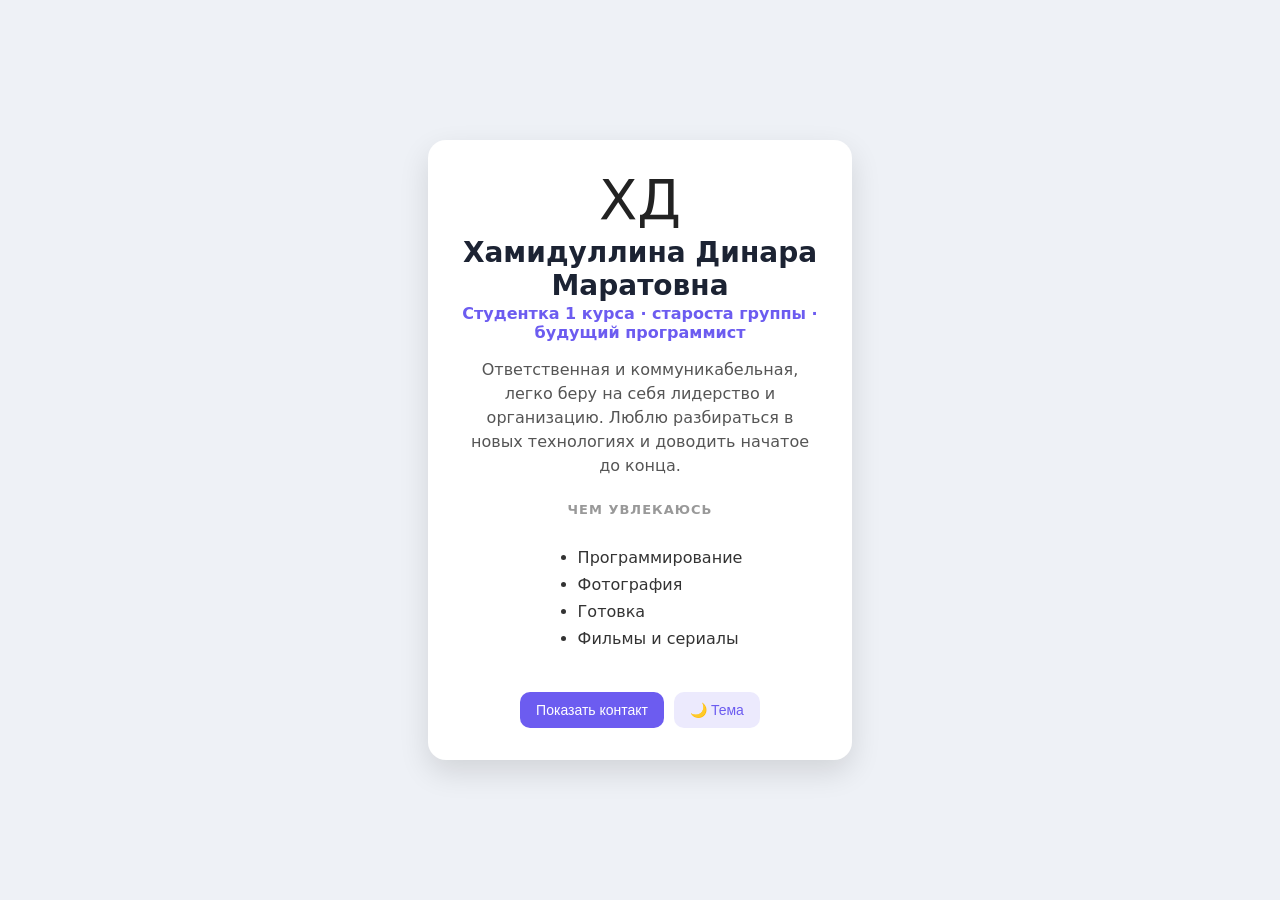
==== index.html @ f41dd69c "Готовая визитка" ====
<!DOCTYPE html>
<html lang="ru">
<head>
  <meta charset="UTF-8">
  <meta name="viewport" content="width=device-width, initial-scale=1.0">
  <title>Моя визитка</title>

  <!-- БАГ №1 (исправлено): было "styles.css", файл на самом деле называется "style.css" -->
  <link rel="stylesheet" href="style.css">
</head>
<body>
  <main class="card">
    <div class="avatar">ХД</div>

    <h1 class="name">Хамидуллина Динара Маратовна</h1>

    <p class="role">Студентка 1 курса · староста группы · будущий программист</p>

    <p class="bio">
      Ответственная и коммуникабельная, легко беру на себя лидерство и организацию.
      Люблю разбираться в новых технологиях и доводить начатое до конца.
    </p>

    <h2 class="subtitle">Чем увлекаюсь</h2>
    <ul class="interests">
      <li>Программирование</li>
      <li>Фотография</li>
      <li>Готовка</li>
      <li>Фильмы и сериалы</li>
    </ul>

    <div class="actions">
      <!-- БАГ №3 (исправлено): id теперь совпадает с тем, что ищет script.js -->
      <button id="contact-btn" class="btn">Показать контакт</button>

      <button id="theme-btn" class="btn btn-ghost">🌙 Тема</button>
    </div>

    <!-- почта спрятана, пока не нажмут кнопку -->
    <p id="contact" class="contact hidden">
      ✉️ agafia.dornton@yandex.ru
    </p>
  </main>

  <script src="script.js"></script>
</body>
</html>
---- style.css ----
/* ===== Базовые стили страницы ===== */
body {
  margin: 0;
  min-height: 100vh;
  display: flex;
  align-items: center;
  justify-content: center;
  background: #eef1f6;
  font-family: system-ui, "Segoe UI", sans-serif;
  color: #222;
}

/* ===== Карточка-визитка ===== */
.card {
  /* БАГ №4 (исправлено): было "bacground", правильно "background" */
  background: #ffffff;

  width: 360px;
  padding: 32px;
  border-radius: 18px;
  box-shadow: 0 12px 30px rgba(0, 0, 0, 0.12);
  text-align: center;
}

.avatar {
  font-size: 56px;
  line-height: 1;
}

.name {
  color: #1c2333;
  font-size: 28px;
  margin: 8px 0 2px;
}

.role {
  /* БАГ №5 (исправлено): не хватало ";" после цвета — из-за этого свойства
     ниже (font-weight, font-size, margin) не применялись */
  color: #6c5cf0;
  font-weight: 700;
  font-size: 16px;
  margin: 0 0 16px;
}

.bio {
  color: #555;
  line-height: 1.5;
}

.subtitle {
  font-size: 13px;
  text-transform: uppercase;
  letter-spacing: 1px;
  color: #999;
  margin-top: 24px;
}

.interests {
  text-align: left;
  display: inline-block;
  color: #333;
  line-height: 1.7;
}

.actions {
  margin-top: 24px;
  display: flex;
  gap: 10px;
  justify-content: center;
}

.btn {
  padding: 10px 16px;
  border: none;
  border-radius: 10px;
  background: #6c5cf0;
  color: #fff;
  font-size: 14px;
  cursor: pointer;
}

.btn-ghost {
  background: #eceafd;
  color: #6c5cf0;
}

.contact {
  margin-top: 16px;
  font-size: 16px;
}

/* спрятанный элемент */
.hidden {
  display: none;
}

/* ===== Тёмная тема (её включает кнопка «Тема») ===== */
body.dark {
  background: #1c2333;
  color: #eee;
}

body.dark .card {
  background: #2a3350;
  box-shadow: none;
}

body.dark .bio,
body.dark .interests {
  color: #cfd6e6;
}
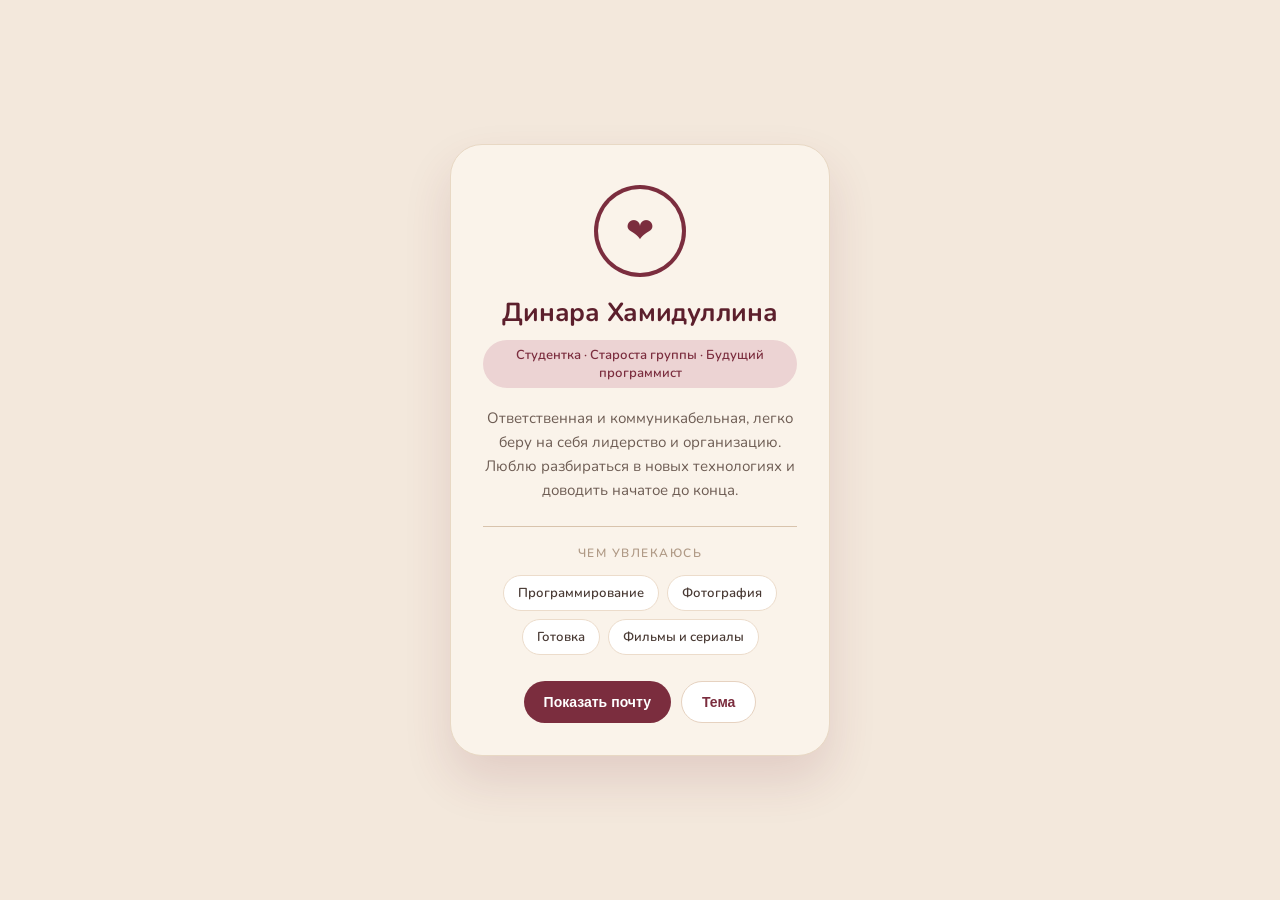
==== commit d4b545c0: "Финальный дизайн визитки" ====
--- a/index.html
+++ b/index.html
@@ -3,42 +3,45 @@
 <head>
   <meta charset="UTF-8">
   <meta name="viewport" content="width=device-width, initial-scale=1.0">
-  <title>Моя визитка</title>
+  <title>Визитка · Динара Хамидуллина</title>
 
-  <!-- БАГ №1 (исправлено): было "styles.css", файл на самом деле называется "style.css" -->
+  <link rel="preconnect" href="https://fonts.googleapis.com">
+  <link href="https://fonts.googleapis.com/css2?family=Quicksand:wght@500;600;700&family=Nunito:wght@400;500;600;700&display=swap" rel="stylesheet">
+
   <link rel="stylesheet" href="style.css">
 </head>
 <body>
   <main class="card">
-    <div class="avatar">ХД</div>
+    <div class="avatar-ring">
+      <div class="avatar">❤</div>
+    </div>
 
-    <h1 class="name">Хамидуллина Динара Маратовна</h1>
+    <h1 class="name">Динара Хамидуллина</h1>
 
-    <p class="role">Студентка 1 курса · староста группы · будущий программист</p>
+    <p class="role">Студентка · Староста группы · Будущий программист</p>
 
     <p class="bio">
       Ответственная и коммуникабельная, легко беру на себя лидерство и организацию.
       Люблю разбираться в новых технологиях и доводить начатое до конца.
     </p>
 
+    <div class="divider"></div>
+
     <h2 class="subtitle">Чем увлекаюсь</h2>
     <ul class="interests">
-      <li>Программирование</li>
-      <li>Фотография</li>
-      <li>Готовка</li>
-      <li>Фильмы и сериалы</li>
+      <li class="chip">Программирование</li>
+      <li class="chip">Фотография</li>
+      <li class="chip">Готовка</li>
+      <li class="chip">Фильмы и сериалы</li>
     </ul>
 
     <div class="actions">
-      <!-- БАГ №3 (исправлено): id теперь совпадает с тем, что ищет script.js -->
-      <button id="contact-btn" class="btn">Показать контакт</button>
-
-      <button id="theme-btn" class="btn btn-ghost">🌙 Тема</button>
+      <button id="contact-btn" class="btn">Показать почту</button>
+      <button id="theme-btn" class="btn btn-ghost">Тема</button>
     </div>
 
-    <!-- почта спрятана, пока не нажмут кнопку -->
     <p id="contact" class="contact hidden">
-      ✉️ agafia.dornton@yandex.ru
+      agafia.dornton@yandex.ru
     </p>
   </main>
 
--- a/style.css
+++ b/style.css
@@ -1,111 +1,232 @@
-/* ===== Базовые стили страницы ===== */
+:root {
+  --beige: #f3e8dc;
+  --beige-soft: #faf3ea;
+  --burgundy: #7b2d3e;
+  --burgundy-deep: #5c1f2c;
+  --blush: #ecd3d3;
+  --ink: #4a3b35;
+  --ink-soft: #6e5d54;
+}
+
+* {
+  box-sizing: border-box;
+}
+
 body {
   margin: 0;
   min-height: 100vh;
   display: flex;
   align-items: center;
   justify-content: center;
-  background: #eef1f6;
-  font-family: system-ui, "Segoe UI", sans-serif;
-  color: #222;
+  padding: 24px;
+  background: var(--beige);
+  font-family: "Nunito", system-ui, sans-serif;
+  color: var(--ink);
+  transition: background 0.4s ease;
 }
 
 /* ===== Карточка-визитка ===== */
 .card {
-  /* БАГ №4 (исправлено): было "bacground", правильно "background" */
-  background: #ffffff;
-
-  width: 360px;
-  padding: 32px;
-  border-radius: 18px;
-  box-shadow: 0 12px 30px rgba(0, 0, 0, 0.12);
+  width: 380px;
+  padding: 40px 32px 32px;
+  background: var(--beige-soft);
+  border: 1px solid #e8d8c4;
+  border-radius: 32px;
+  box-shadow: 0 24px 48px rgba(123, 45, 62, 0.14);
   text-align: center;
 }
 
+.avatar-ring {
+  width: 92px;
+  height: 92px;
+  margin: 0 auto 18px;
+  padding: 4px;
+  border-radius: 50%;
+  background: var(--burgundy);
+}
+
 .avatar {
-  font-size: 56px;
-  line-height: 1;
+  width: 100%;
+  height: 100%;
+  display: flex;
+  align-items: center;
+  justify-content: center;
+  border-radius: 50%;
+  background: var(--beige-soft);
+  font-size: 34px;
+  color: var(--burgundy);
 }
 
 .name {
-  color: #1c2333;
-  font-size: 28px;
-  margin: 8px 0 2px;
+  font-family: "Nunito", sans-serif;
+  font-weight: 700;
+  color: var(--burgundy-deep);
+  font-size: 26px;
+  margin: 4px 0 10px;
+  letter-spacing: -0.01em;
 }
 
 .role {
-  /* БАГ №5 (исправлено): не хватало ";" после цвета — из-за этого свойства
-     ниже (font-weight, font-size, margin) не применялись */
-  color: #6c5cf0;
-  font-weight: 700;
-  font-size: 16px;
-  margin: 0 0 16px;
+  display: inline-block;
+  color: var(--burgundy);
+  background: var(--blush);
+  font-weight: 600;
+  font-size: 13px;
+  padding: 6px 16px;
+  border-radius: 999px;
+  margin: 0 0 18px;
 }
 
 .bio {
-  color: #555;
-  line-height: 1.5;
+  color: var(--ink-soft);
+  line-height: 1.6;
+  font-size: 15px;
+  margin: 0 0 8px;
+}
+
+.divider {
+  height: 1px;
+  margin: 24px 0 18px;
+  background: #d8c3ac;
 }
 
 .subtitle {
+  font-family: "Nunito", sans-serif;
+  font-size: 12px;
+  font-weight: 600;
+  text-transform: uppercase;
+  letter-spacing: 1.5px;
+  color: #b09a86;
+  margin: 0 0 14px;
+}
+
+.interests {
+  list-style: none;
+  display: flex;
+  flex-wrap: wrap;
+  justify-content: center;
+  gap: 8px;
+  padding: 0;
+  margin: 0;
+}
+
+.chip {
+  background: #fff;
+  border: 1px solid #ecdccb;
+  color: var(--ink);
   font-size: 13px;
-  text-transform: uppercase;
-  letter-spacing: 1px;
-  color: #999;
-  margin-top: 24px;
-}
-
-.interests {
-  text-align: left;
-  display: inline-block;
-  color: #333;
-  line-height: 1.7;
+  font-weight: 600;
+  padding: 8px 14px;
+  border-radius: 999px;
 }
 
 .actions {
-  margin-top: 24px;
+  margin-top: 26px;
   display: flex;
   gap: 10px;
   justify-content: center;
 }
 
 .btn {
-  padding: 10px 16px;
+  padding: 11px 20px;
   border: none;
-  border-radius: 10px;
-  background: #6c5cf0;
+  border-radius: 999px;
+  background: var(--burgundy);
   color: #fff;
+  font-family: "Quicksand", sans-serif;
+  font-weight: 600;
   font-size: 14px;
   cursor: pointer;
+  transition: transform 0.15s ease, box-shadow 0.15s ease, background 0.15s ease;
+}
+
+.btn:hover {
+  background: var(--burgundy-deep);
+  transform: translateY(-1px);
+  box-shadow: 0 8px 16px rgba(123, 45, 62, 0.25);
 }
 
 .btn-ghost {
-  background: #eceafd;
-  color: #6c5cf0;
+  background: #fff;
+  color: var(--burgundy);
+  border: 1px solid #e6d2c0;
+}
+
+.btn-ghost:hover {
+  background: var(--blush);
+  box-shadow: none;
 }
 
 .contact {
   margin-top: 16px;
-  font-size: 16px;
-}
-
-/* спрятанный элемент */
+  font-size: 15px;
+  font-weight: 600;
+  color: var(--burgundy);
+}
+
 .hidden {
   display: none;
 }
 
-/* ===== Тёмная тема (её включает кнопка «Тема») ===== */
+/* ===== Тёмная тема ===== */
 body.dark {
-  background: #1c2333;
-  color: #eee;
+  background: #2b1017;
+  color: #f3e8dc;
 }
 
 body.dark .card {
-  background: #2a3350;
-  box-shadow: none;
-}
-
-body.dark .bio,
-body.dark .interests {
-  color: #cfd6e6;
-}
+  background: #351620;
+  border-color: #4a1f2a;
+  box-shadow: 0 24px 48px rgba(0, 0, 0, 0.4);
+}
+
+body.dark .avatar {
+  background: #2b1017;
+  color: #f0b8c2;
+}
+
+body.dark .name {
+  color: #f6e4d6;
+}
+
+body.dark .role {
+  background: rgba(240, 184, 194, 0.15);
+  color: #f0b8c2;
+}
+
+body.dark .bio {
+  color: #d8c3b8;
+}
+
+body.dark .subtitle {
+  color: #b98d95;
+}
+
+body.dark .chip {
+  background: rgba(255, 255, 255, 0.06);
+  border-color: rgba(240, 184, 194, 0.2);
+  color: #f3e8dc;
+}
+
+body.dark .btn {
+  background: #f0b8c2;
+  color: #2b1017;
+}
+
+body.dark .btn:hover {
+  background: #f6cdd4;
+}
+
+body.dark .btn-ghost {
+  background: rgba(255, 255, 255, 0.06);
+  color: #f3e8dc;
+  border-color: rgba(240, 184, 194, 0.25);
+}
+
+body.dark .contact {
+  color: #f0b8c2;
+}
+
+body.dark .divider {
+  background: rgba(240, 184, 194, 0.25);
+}
